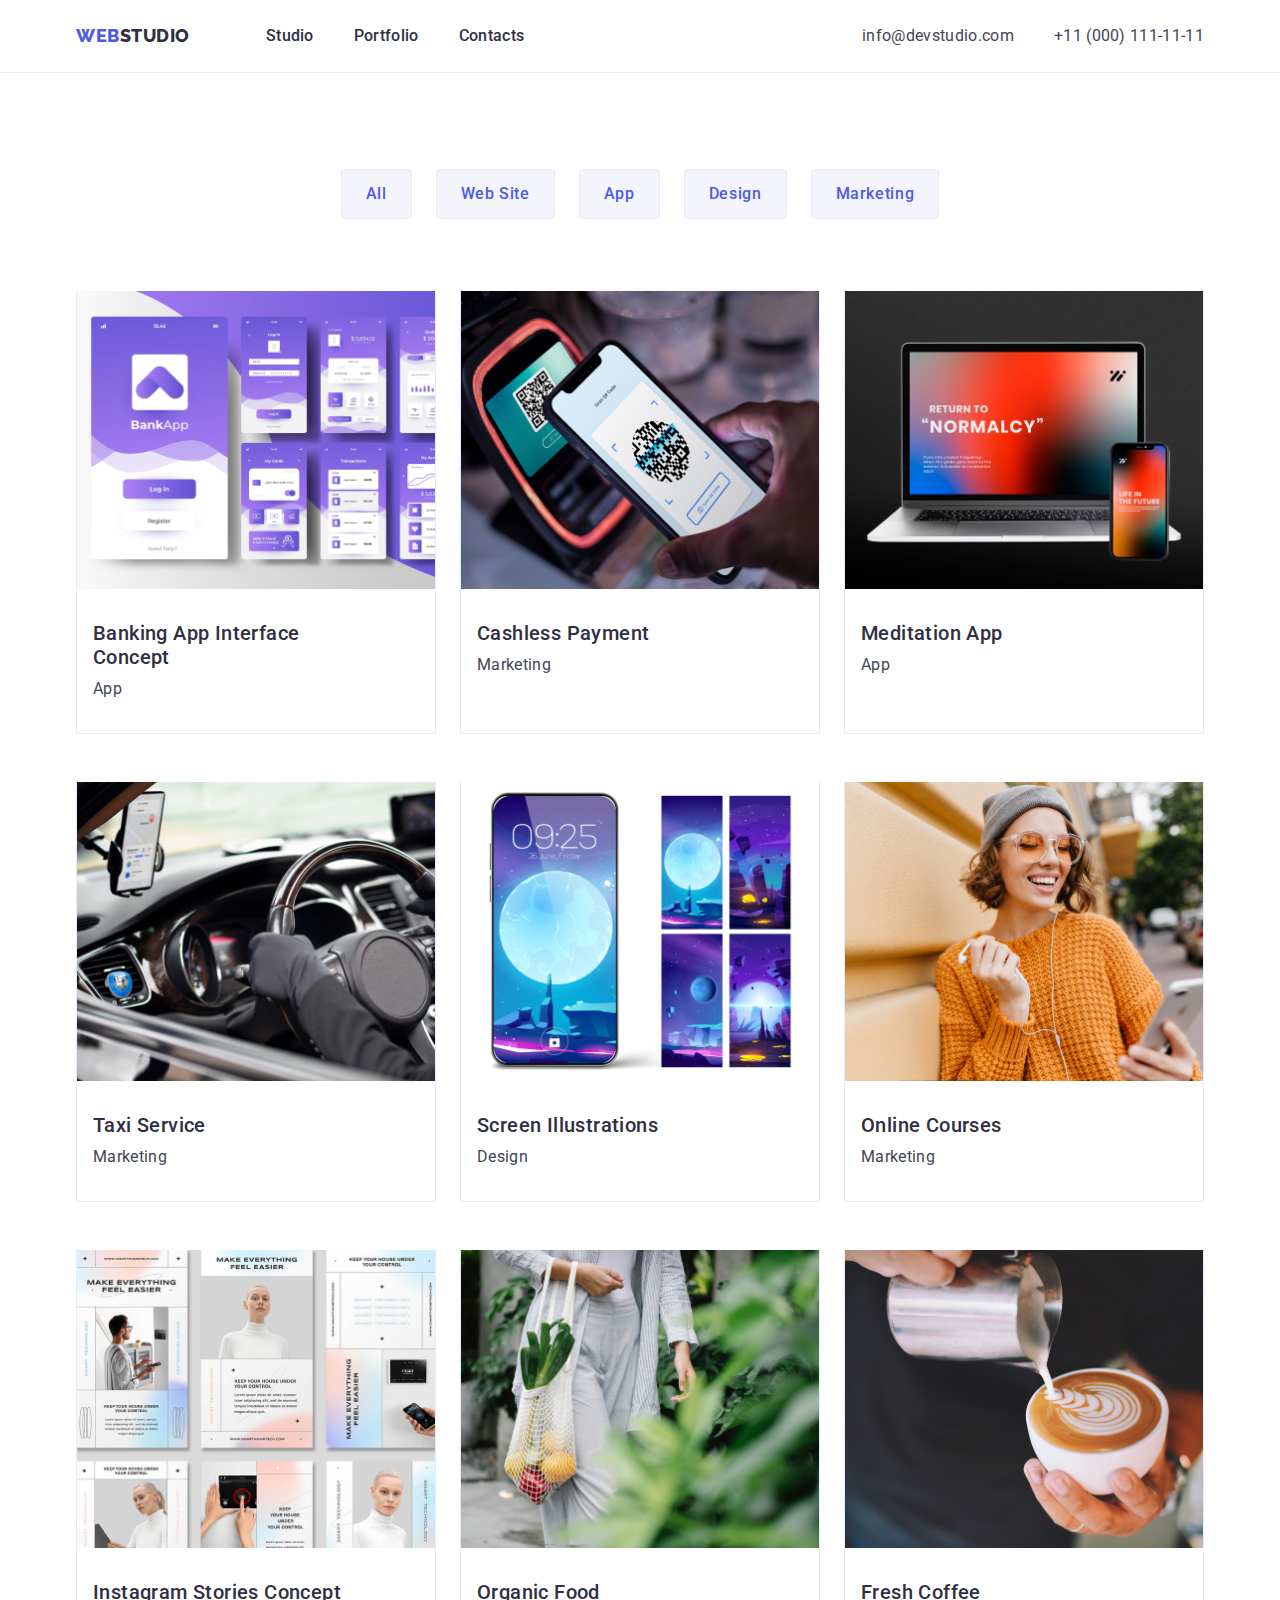
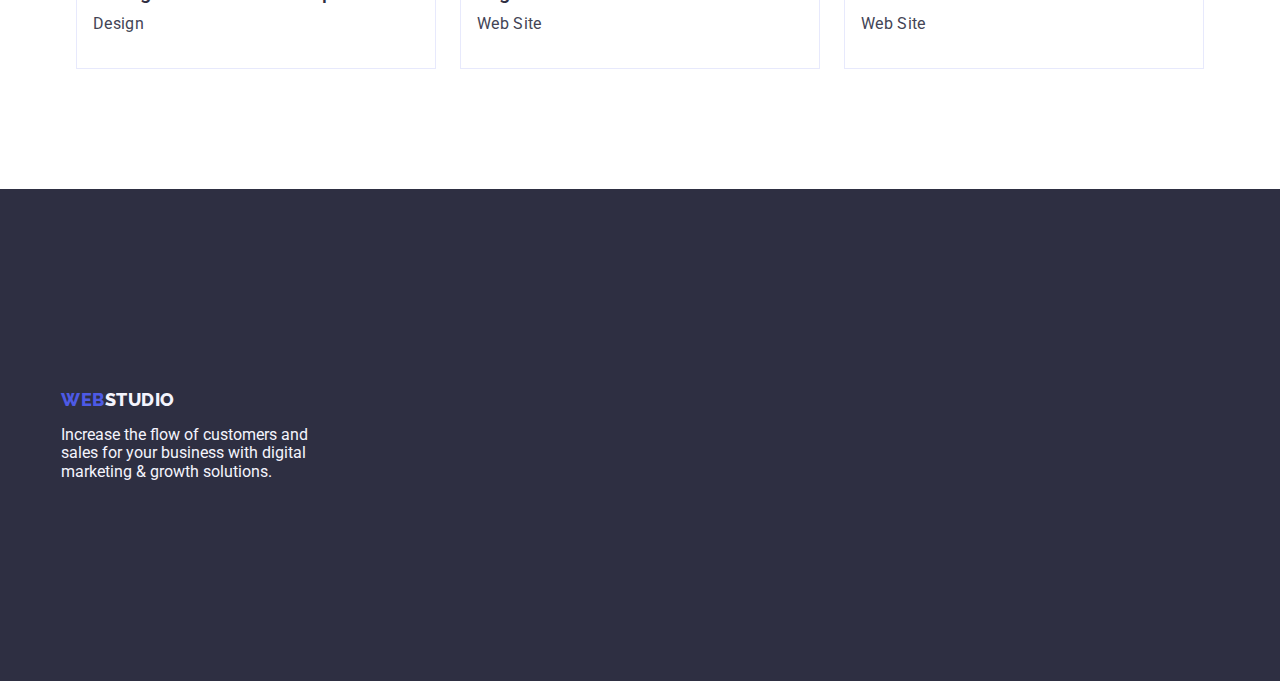
==== portfolio.html @ dd41bc59 "hidden" ====
<!DOCTYPE html>
<html lang="en">
  <head>
    <meta charset="UTF-8" />
    <meta name="viewport" content="width=h, initial-scale=1.0" />
    <title>WebStudio</title>
    <link rel="preconnect" href="https://fonts.googleapis.com" />
    <link rel="preconnect" href="https://fonts.gstatic.com" crossorigin />
    <link
      href="https://fonts.googleapis.com/css2?family=Raleway:wght@800&family=Roboto:wght@400;500;700;900&display=swap"
      rel="stylesheet"
    />
    <link
      href="
     https://cdn.jsdelivr.net/npm/modern-normalize@2.0.0/modern-normalize.min.css"
      rel="stylesheet"
    />
    <link rel="stylesheet" href="./css/styles.css" />
  </head>

  <!-- ================HEADER====================== -->

  <body>
    <header class="page-header">
      <div class="container container-header">
        <nav class="site-nav">
          <a class="link logo" href="./index.html">
            Web<span class="logo-span">Studio</span></a
          >
          <ul class="menu list header-list">
            <li class="menu-item">
              <a class="site-nav menu-link link" href="./index.html">Studio</a>
            </li>
            <li class="menu-item">
              <a class="site-nav menu-link link" href="./portfolio.html"
                >Portfolio</a
              >
            </li>
            <li class="menu-item">
              <a class="site-nav menu-link link" href="">Contacts</a>
            </li>
          </ul>
        </nav>
        <address class="contacts">
          <ul class="list adress">
            <li>
              <a class="contacts-link link" href="mailto:info@devstudio.com"
                >info@devstudio.com</a
              >
            </li>
            <li>
              <a class="contacts-link link" href="tel:+110001111111"
                >+11 (000) 111-11-11</a
              >
            </li>
          </ul>
        </address>
      </div>
    </header>

    <!-- Унікальний контент сторінки -->

    <main>
      <!-- ===========Portfolio========== -->

      <section class="portfolio">
        <div class="container">
          <h1 class="visually-hidden">Portfolio</h1>
          <ul class="list link page-portfolio">
            <li>
              <button class="btn-filter" type="button">All</button>
            </li>

            <li>
              <button class="btn-filter" type="button">Web Site</button>
            </li>

            <li>
              <button class="btn-filter" type="button">App</button>
            </li>

            <li>
              <button class="btn-filter" type="button">Design</button>
            </li>

            <li>
              <button class="btn-filter" type="button">Marketing</button>
            </li>
          </ul>

          <ul class="list link card-content">
            <li class="list-border portfolio-item">
              <a class="link" href=""
                ><img src="./images/card/img-1.jpg" alt="Banking" width="360" />
                <div class="projects">
                  <h2 class="description-title proj-title">
                    Banking App Interface Concept
                  </h2>
                  <p class="subtitle">App</p>
                </div></a
              >
            </li>

            <li class="list-border portfolio-item">
              <a class="link" href="">
                <img src="./images/card/img-2.jpg" alt="Payment" width="360" />
                <div class="projects">
                  <h2 class="description-title proj-title">Cashless Payment</h2>
                  <p class="subtitle">Marketing</p>
                </div></a
              >
            </li>

            <li class="list-border portfolio-item">
              <a class="link" href="">
                <img
                  src="./images/card/img-3.jpg"
                  alt="Meditation"
                  width="360"
                />

                <div class="projects">
                  <h2 class="description-title proj-title">Meditation App</h2>
                  <p class="subtitle">App</p>
                </div></a
              >
            </li>

            <li class="list-border portfolio-item">
              <a class="link" href="">
                <img src="./images/card/img-4.jpg" alt="Taxi" width="360" />
                <div class="projects">
                  <h2 class="description-title proj-title">Taxi Service</h2>
                  <p class="subtitle">Marketing</p>
                </div></a
              >
            </li>

            <li class="list-border portfolio-item">
              <a class="link" href="">
                <img
                  src="./images/card/img-5.jpg"
                  alt="Illustrations"
                  width="360"
                />
                <div class="projects">
                  <h2 class="description-title proj-title">
                    Screen Illustrations
                  </h2>
                  <p class="subtitle">Design</p>
                </div></a
              >
            </li>

            <li class="list-border portfolio-item">
              <a class="link" href="">
                <img src="./images/card/img-6.jpg" alt="Courses" width="360" />
                <div class="projects">
                  <h2 class="description-title proj-title">Online Courses</h2>
                  <p class="subtitle">Marketing</p>
                </div></a
              >
            </li>

            <li class="list-border portfolio-item">
              <a class="link" href="">
                <img
                  src="./images/card/img-7.jpg"
                  alt="Instagram Stories"
                  width="360"
                />
                <div class="projects">
                  <h2 class="description-title proj-title">
                    Instagram Stories Concept
                  </h2>
                  <p class="subtitle">Design</p>
                </div></a
              >
            </li>

            <li class="list-border portfolio-item">
              <a class="link" href="">
                <img src="./images/card/img-8.jpg" alt="Food" width="360" />
                <div class="projects">
                  <h2 class="description-title proj-title">Organic Food</h2>
                  <p class="subtitle">Web Site</p>
                </div></a
              >
            </li>

            <li class="list-border portfolio-item">
              <a class="link" href="">
                <img src="./images/card/img-9.jpg" alt="Coffee" width="360" />
                <div class="projects">
                  <h2 class="description-title proj-title">Fresh Coffee</h2>
                  <p class="subtitle">Web Site</p>
                </div></a
              >
            </li>
          </ul>
        </div>
      </section>
    </main>

    <!--=================FOOTER===================-->

    <footer class="page-footer">
      <div class="container page-footer">
        <a class="link footer logo-footer" href="./index.html"
          >Web<span class="footer-span">Studio</span></a
        >
        <p class="footer-subtitle">
          Increase the flow of customers and sales for your business with
          digital marketing & growth solutions.
        </p>
      </div>
    </footer>
  </body>
</html>
---- css/styles.css ----
:root {
  --primary-font: Roboto, sans-serif;
  --secondary-font: Raleway, sans-serif;

  --hero-text-color: #ffffff;
  --hero-theme-dark: #2e2f42;

  --body-text-color-dark: #2e2f42;
  --body-text-color-light: #434455;
  --body-theme-light: #ffffff;

  --footer-text-color: #f4f4fd;
  --footer-theme-dark: #2e2f42;
  --accent-color: #404bbf;
  --border-color: #e7e9fc;
}

.body {
  color: var(--body-text-color-light);
  font-family: Roboto, sans-serif;
  background-color: var(--body-theme-light);
}

.list {
  padding: 0;
  margin: 0;
  list-style: none;
}

.link {
  text-decoration: none;
}

.container {
  width: 1158px;
  padding-left: 15px;
  padding-right: 15px;
  margin-left: auto;
  margin-right: auto;
}

/* ========================COMPONENTS===================== */

.section-description {
  text-align: center;
  margin-bottom: 24px;

  color: var(--body-text-color-dark);
  font-size: 36px;
  font-weight: 700;
  line-height: 1.11;
  letter-spacing: 0.72px;
  text-transform: capitalize;
}

.description-title {
  display: flex;
  width: 264px;
  flex-direction: column;
  gap: 8px;

  color: var(--body-text-color-dark);
  font-size: 20px;
  font-weight: 500;
  line-height: 1.2;
  letter-spacing: 0.4px;
}

.subtitle {
  color: var(--body-text-color-light);
  font-size: 16px;
  font-weight: 400;
  line-height: 1.5;
  letter-spacing: 0.32px;
}

/* ============================HEADER=============== */
.page-header {
  border-bottom: 1px solid #e7e9fc;
}

.container-header {
  display: flex;
}

.logo:hover,
.logo:focus {
  color: var(--accent-color, #404bbf);
}

.logo-span {
  color: #2e2f42;
}

.logo {
  margin-right: 76px;
  color: var(--iris, #4d5ae5);
  font-size: 18px;
  font-family: Raleway, sans-serif;
  font-weight: 800;
  line-height: 1.17;
  letter-spacing: 0.54px;
  text-transform: uppercase;
}

.site-nav {
  display: flex;
  align-items: center;
  margin-right: auto;
  font-size: 16px;
  font-weight: 500;
  line-height: 1.5;
  letter-spacing: 0.32px;
  color: #2e2f42;
}

.menu-link:hover,
.menu-link:focus {
  color: var(--accent-color, #404bbf);
}

.contacts-link {
  display: inline-block;
  list-style: none;
  padding-top: 24px;
  padding-bottom: 24px;
  color: var(--slate, #434455);
  font-size: 16px;
  line-height: 1.5;
  letter-spacing: 0.32px;
  font-style: normal;
}

.contacts-link:hover,
.contacts-link:focus {
  color: var(--accent-color, #404bbf);
  font-style: normal;
}

.adress {
  display: flex;
  margin: 0;
  padding: 0;
  gap: 40px;
}

.header-list {
  padding-bottom: 24px;
  padding-top: 24px;
  display: flex;
  align-items: center;
  gap: 40px;
}

.header-link {
  display: block;
  padding: 24px 0;
  font-size: 16px;
  font-weight: 500;
}

/* ========================HERO===================== */

.page-hero {
  background-color: var(--hero-theme-dark);
  padding: 188px 0;
}
.hero-title {
  max-width: 496px;
  margin-left: auto;
  margin-right: auto;
  margin-bottom: 48px;
  color: var(--hero-text-color);

  text-align: center;
  font-size: 56px;
  font-weight: 700;
  line-height: 1.07;
  letter-spacing: 1.12px;
}

.hero-btn {
  border: none;
  border-radius: 4px;
  padding: 16px 32px;
  margin: 0 auto;
  display: block;
  min-width: 169px;
  height: 56px;

  color: var(--white, #ffffff);
  background: var(--iris, #4d5ae5);
  font-family: Roboto, sans-serif;
  font-size: 16px;
  font-weight: 500;
  line-height: 1.5;
  letter-spacing: 0.64px;
  cursor: pointer;
}

.hero-btn:hover,
.hero-btn:focus {
  background: var(--accent-color, #404bbf);
}

/* ============================================== */

/* ====================about ==============*/

.visually-hidden {
  position: absolute;
  width: 1px;
  height: 1px;
  margin: -1px;
  border: 0;
  padding: 0;
  white-space: nowrap;
  clip-path: inset(100%);
  clip: rect(0 0 0 0);
  overflow: hidden;
}

.future {
  padding: 120px 0;
}

.page-future {
  display: flex;
  gap: 24px;
}

.future-item {
  margin-bottom: 8px;
}

.future-text {
  flex-direction: column;
  margin: 0;
  padding: 0;
}

.gallery-item {
  flex-basis: calc((100% - 3 * 24px) / 4);
}
/* =============work================ */

.work {
  padding-bottom: 120px;
}
.work-item {
  margin-bottom: 72px;
}

.work-card {
  display: flex;
  gap: 24px;
}

.work-image {
  border: 1px solid var(--cornflower, #e7e9fc);
}
.gallery-work {
  flex-basis: calc((100% - 2 * 24px) / 3);
}

/* ==================Employers==================== */

.card {
  padding: 120px 0;
  background-color: var(--cloud, #f4f4fd);
}

.card-title {
  text-align: center;
  margin-bottom: 72px;
}

.section-team {
  display: flex;
  gap: 24px;
}

.card-team {
  text-align: center;
  padding: 32px 16px;
  background: var(--white, #fff);
  border-radius: 0px 0px 4px 4px;
}

.employeers-wrapper {
}

.employeers {
  margin-bottom: 8px;
}

position {
  text-align: center;
}

.gallery-items {
  flex-basis: calc((100% - 3 * 24px) / 4);
}

/* =================FOOTER================ */

.page-footer {
  background-color: var(--footer-theme-dark);
  color: var(--footer-text-color);
  padding: 100px 0;
}

.footer-subtitle {
  color: var(--footer-text-color);
  background-color: var(--footer-theme-dark);
  display: flex;
  max-width: 264px;
}

.logo-footer {
  margin-right: 76px;
  color: var(--iris, #4d5ae5);
  font-size: 18px;
  font-family: Raleway, sans-serif;
  font-weight: 800;
  line-height: 1.17;
  letter-spacing: 0.54px;
  text-transform: uppercase;
  display: inline-block;
  margin-bottom: 16px;
}

.footer-span {
  color: #f4f4fd;
}

/* ========================PORTFOLIO====================== */

.portfolio {
  padding: 96px 0 120px 0;
}

.page-portfolio {
  display: flex;
  justify-content: center;
  gap: 24px;
  margin-bottom: 72px;
}

.card-content {
  display: flex;
  flex-wrap: wrap;
  column-gap: 24px;
  row-gap: 48px;
}

.list-border {
  border: 1px solid var(--border-color);
  border-top: none;
}

.portfolio-item {
  flex-basis: calc((100% - 2 * 24px) / 3);
}

.projects {
  padding: 32px 16px;
}

.proj-title {
  margin-bottom: 8px;
}

.btn-filter {
  color: var(--iris, #4d5ae5);
  background-color: var(--cloud, #f4f4fd);
  font-family: Roboto, sans-serif;
  text-align: center;
  font-size: 16px;
  font-weight: 500;
  line-height: 1.5;
  letter-spacing: 0.64px;
  cursor: pointer;
  border: none;

  padding: 12px 24px;
  border-radius: 4px;
  border: 1px solid var(--border-color);
}

.btn-filter:hover,
.btn-filter:focus {
  color: #ffffff;
  background-color: var(--accent-color, #404bbf);
  border: 1px solid transparent;
}

/* ===============RESET-START============= */

body {
  background-color: var(--body-theme-light);
  font-family: Roboto, sans-serif;
}

h1,
h2,
h3,
h4,
p {
  margin: 0;
}

ul {
  list-style: none;
  padding: 0;
  margin: 0;
}

a {
  text-decoration: none;
  color: currentColor;
}

img {
  display: block;
  max-width: 100%;
  height: auto;
}

button {
  font-family: inherit;
  color: inherit;
  cursor: pointer;
}

address {
  font-style: normal;
}

/* ============HEADER======== */
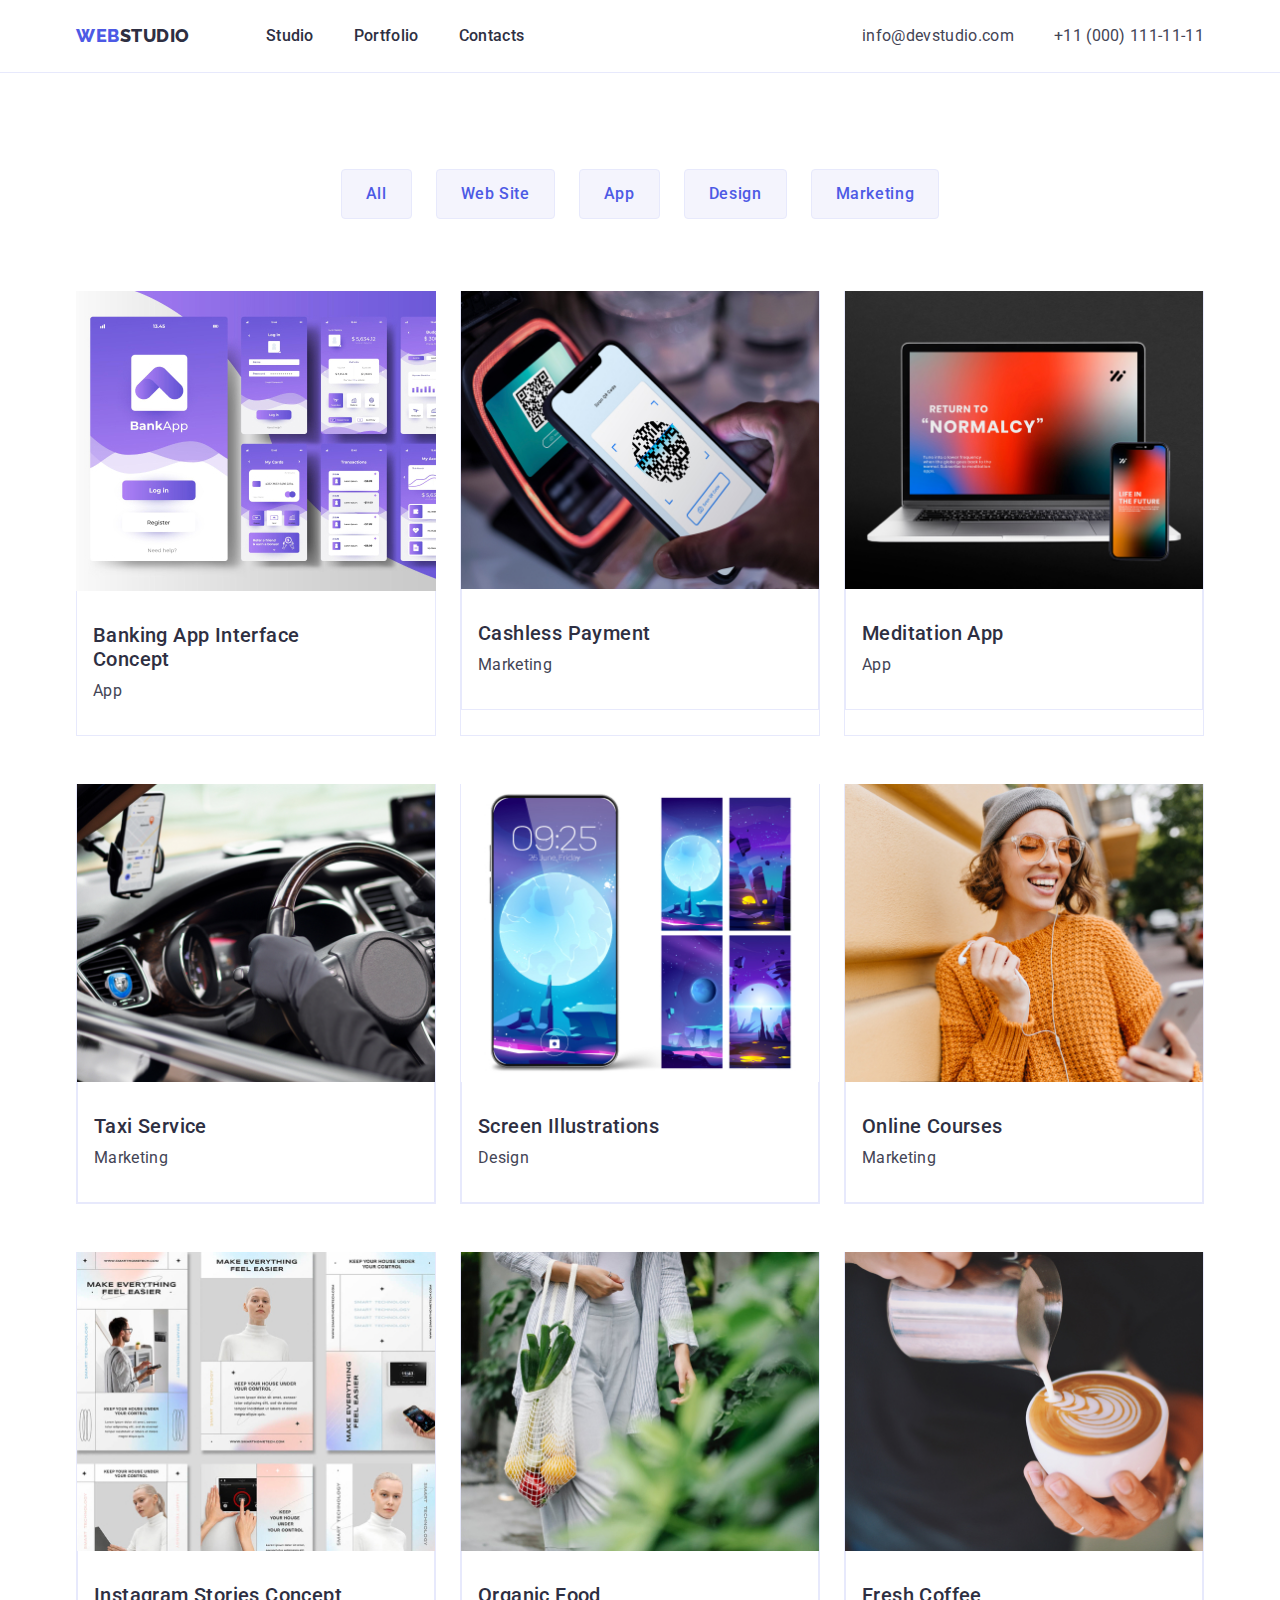
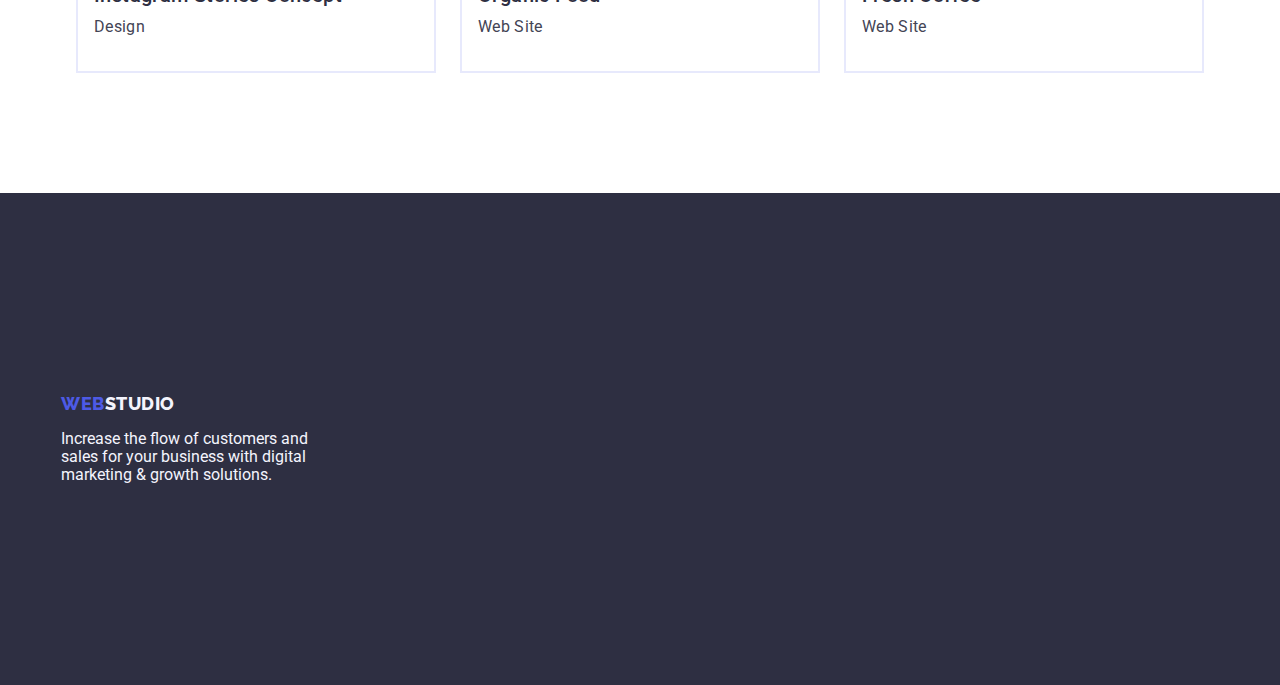
==== commit 044d4fa8: "porf-dive" ====
--- a/portfolio.html
+++ b/portfolio.html
@@ -89,10 +89,10 @@
           </ul>
 
           <ul class="list link card-content">
-            <li class="list-border portfolio-item">
+            <li class="portfolio-item">
               <a class="link" href=""
                 ><img src="./images/card/img-1.jpg" alt="Banking" width="360" />
-                <div class="projects">
+                <div class="projects list-border">
                   <h2 class="description-title proj-title">
                     Banking App Interface Concept
                   </h2>
@@ -104,7 +104,7 @@
             <li class="list-border portfolio-item">
               <a class="link" href="">
                 <img src="./images/card/img-2.jpg" alt="Payment" width="360" />
-                <div class="projects">
+                <div class="projects list-border">
                   <h2 class="description-title proj-title">Cashless Payment</h2>
                   <p class="subtitle">Marketing</p>
                 </div></a
@@ -118,8 +118,7 @@
                   alt="Meditation"
                   width="360"
                 />
-
-                <div class="projects">
+                <div class="projects list-border">
                   <h2 class="description-title proj-title">Meditation App</h2>
                   <p class="subtitle">App</p>
                 </div></a
@@ -129,7 +128,7 @@
             <li class="list-border portfolio-item">
               <a class="link" href="">
                 <img src="./images/card/img-4.jpg" alt="Taxi" width="360" />
-                <div class="projects">
+                <div class="projects list-border">
                   <h2 class="description-title proj-title">Taxi Service</h2>
                   <p class="subtitle">Marketing</p>
                 </div></a
@@ -143,7 +142,7 @@
                   alt="Illustrations"
                   width="360"
                 />
-                <div class="projects">
+                <div class="projects list-border">
                   <h2 class="description-title proj-title">
                     Screen Illustrations
                   </h2>
@@ -155,7 +154,7 @@
             <li class="list-border portfolio-item">
               <a class="link" href="">
                 <img src="./images/card/img-6.jpg" alt="Courses" width="360" />
-                <div class="projects">
+                <div class="projects list-border">
                   <h2 class="description-title proj-title">Online Courses</h2>
                   <p class="subtitle">Marketing</p>
                 </div></a
@@ -169,7 +168,7 @@
                   alt="Instagram Stories"
                   width="360"
                 />
-                <div class="projects">
+                <div class="projects list-border">
                   <h2 class="description-title proj-title">
                     Instagram Stories Concept
                   </h2>
@@ -181,7 +180,7 @@
             <li class="list-border portfolio-item">
               <a class="link" href="">
                 <img src="./images/card/img-8.jpg" alt="Food" width="360" />
-                <div class="projects">
+                <div class="projects list-border">
                   <h2 class="description-title proj-title">Organic Food</h2>
                   <p class="subtitle">Web Site</p>
                 </div></a
@@ -191,7 +190,7 @@
             <li class="list-border portfolio-item">
               <a class="link" href="">
                 <img src="./images/card/img-9.jpg" alt="Coffee" width="360" />
-                <div class="projects">
+                <div class="projects list-border">
                   <h2 class="description-title proj-title">Fresh Coffee</h2>
                   <p class="subtitle">Web Site</p>
                 </div></a
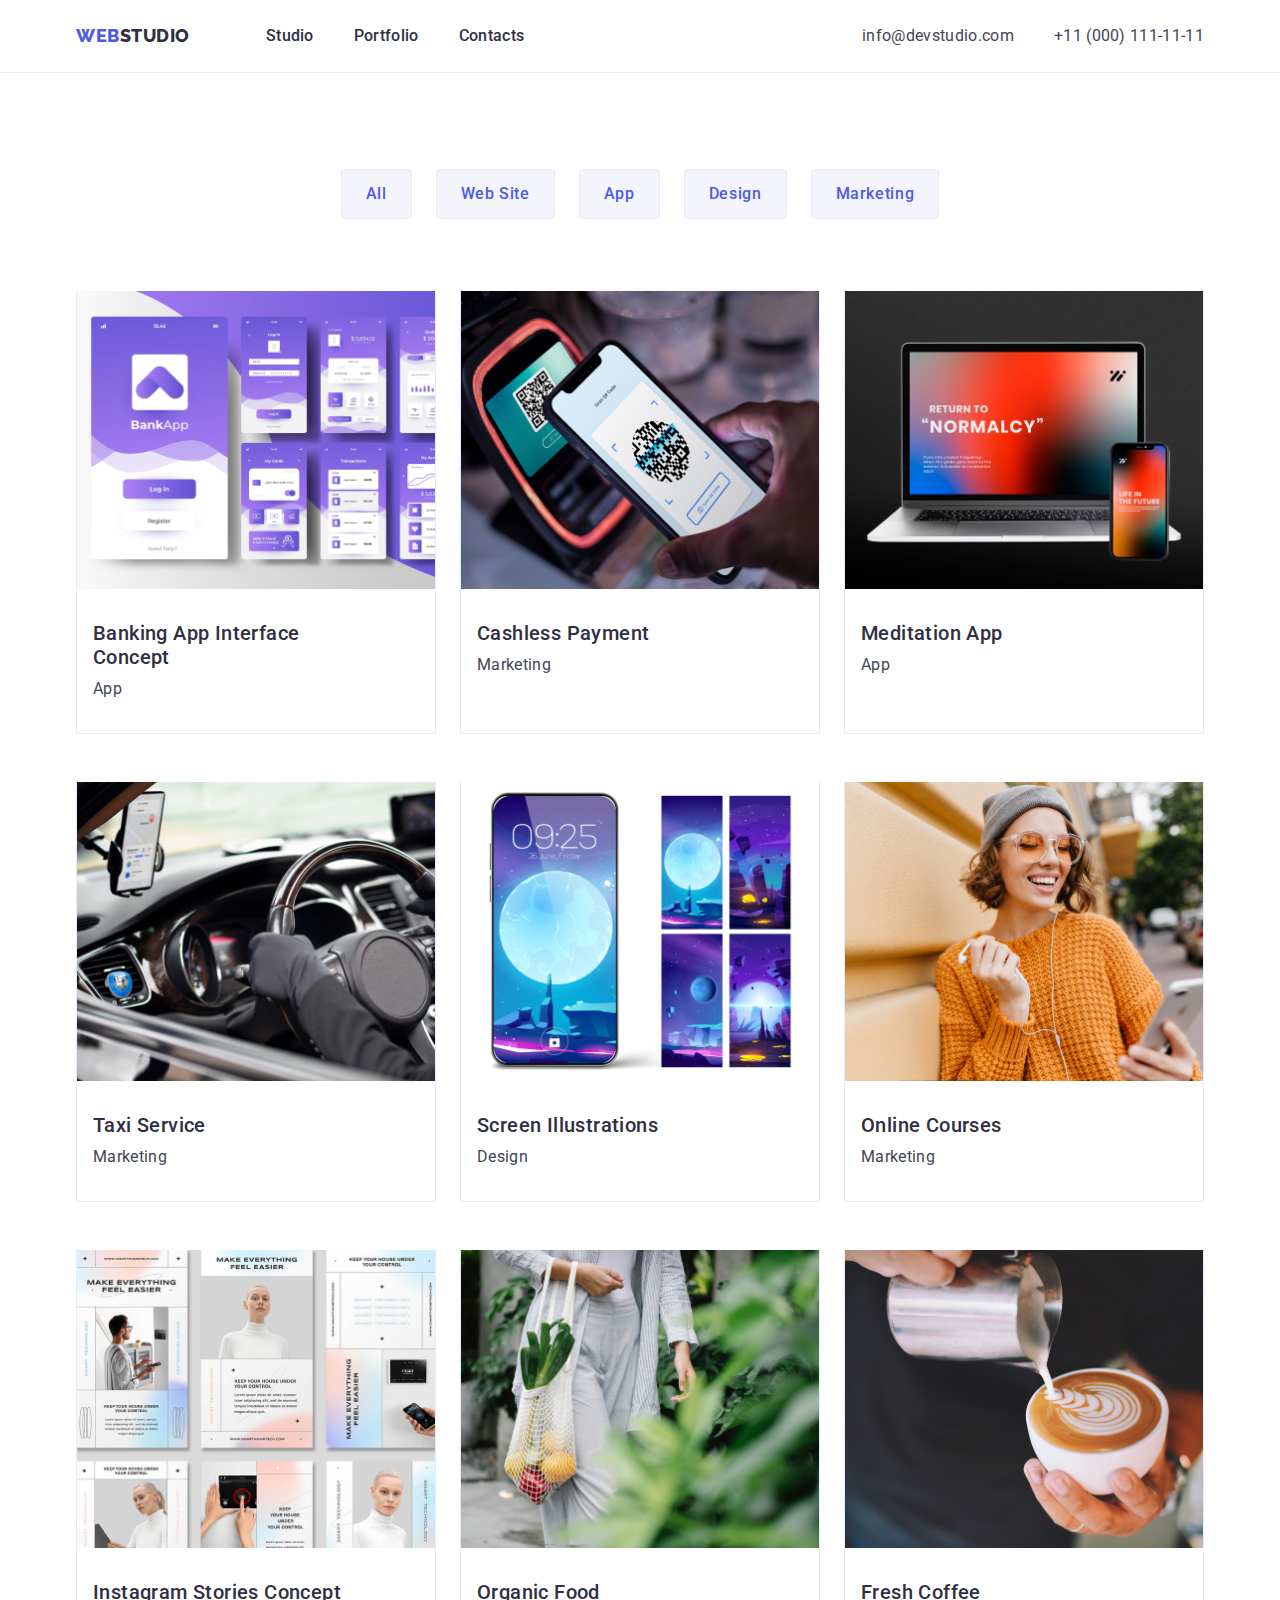
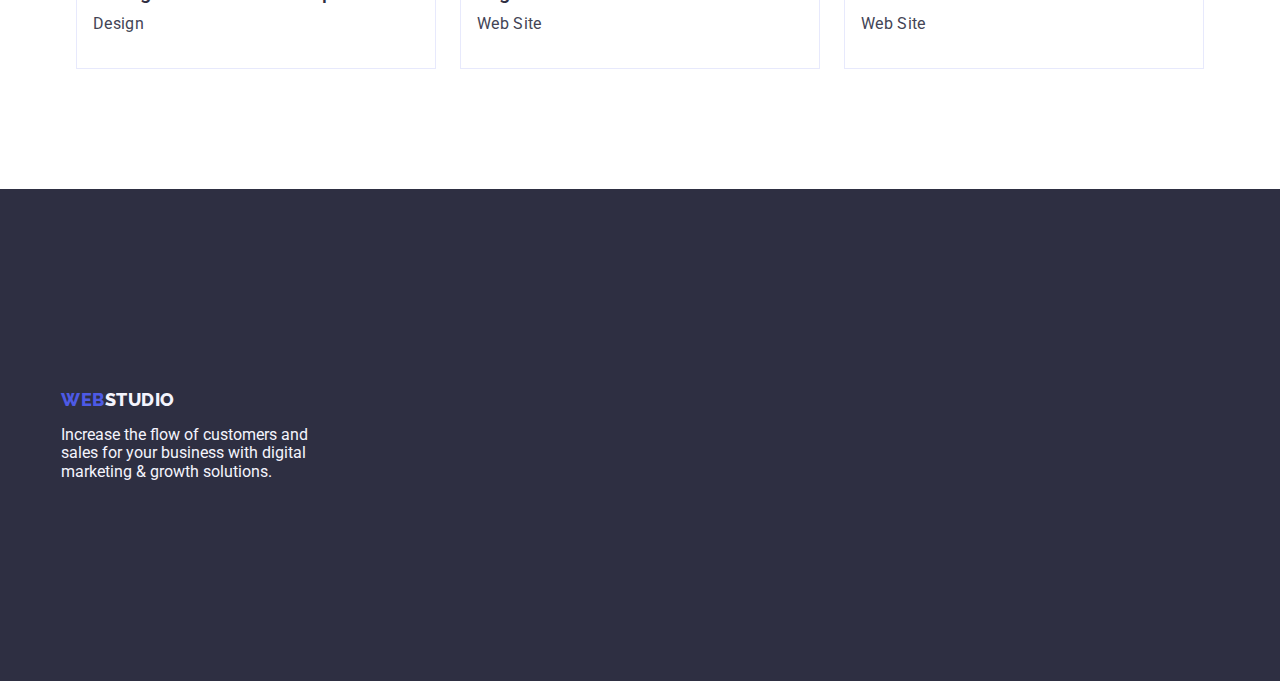
==== commit 6e2a1473: "......!" ====
--- a/portfolio.html
+++ b/portfolio.html
@@ -89,10 +89,10 @@
           </ul>
 
           <ul class="list link card-content">
-            <li class="portfolio-item">
+            <li class="list-border portfolio-item">
               <a class="link" href=""
                 ><img src="./images/card/img-1.jpg" alt="Banking" width="360" />
-                <div class="projects list-border">
+                <div class="projects">
                   <h2 class="description-title proj-title">
                     Banking App Interface Concept
                   </h2>
@@ -104,7 +104,7 @@
             <li class="list-border portfolio-item">
               <a class="link" href="">
                 <img src="./images/card/img-2.jpg" alt="Payment" width="360" />
-                <div class="projects list-border">
+                <div class="projects">
                   <h2 class="description-title proj-title">Cashless Payment</h2>
                   <p class="subtitle">Marketing</p>
                 </div></a
@@ -118,7 +118,7 @@
                   alt="Meditation"
                   width="360"
                 />
-                <div class="projects list-border">
+                <div class="projects">
                   <h2 class="description-title proj-title">Meditation App</h2>
                   <p class="subtitle">App</p>
                 </div></a
@@ -128,7 +128,7 @@
             <li class="list-border portfolio-item">
               <a class="link" href="">
                 <img src="./images/card/img-4.jpg" alt="Taxi" width="360" />
-                <div class="projects list-border">
+                <div class="projects">
                   <h2 class="description-title proj-title">Taxi Service</h2>
                   <p class="subtitle">Marketing</p>
                 </div></a
@@ -142,7 +142,7 @@
                   alt="Illustrations"
                   width="360"
                 />
-                <div class="projects list-border">
+                <div class="projects">
                   <h2 class="description-title proj-title">
                     Screen Illustrations
                   </h2>
@@ -154,7 +154,7 @@
             <li class="list-border portfolio-item">
               <a class="link" href="">
                 <img src="./images/card/img-6.jpg" alt="Courses" width="360" />
-                <div class="projects list-border">
+                <div class="projects">
                   <h2 class="description-title proj-title">Online Courses</h2>
                   <p class="subtitle">Marketing</p>
                 </div></a
@@ -168,7 +168,7 @@
                   alt="Instagram Stories"
                   width="360"
                 />
-                <div class="projects list-border">
+                <div class="projects">
                   <h2 class="description-title proj-title">
                     Instagram Stories Concept
                   </h2>
@@ -180,7 +180,7 @@
             <li class="list-border portfolio-item">
               <a class="link" href="">
                 <img src="./images/card/img-8.jpg" alt="Food" width="360" />
-                <div class="projects list-border">
+                <div class="projects">
                   <h2 class="description-title proj-title">Organic Food</h2>
                   <p class="subtitle">Web Site</p>
                 </div></a
@@ -190,7 +190,7 @@
             <li class="list-border portfolio-item">
               <a class="link" href="">
                 <img src="./images/card/img-9.jpg" alt="Coffee" width="360" />
-                <div class="projects list-border">
+                <div class="projects">
                   <h2 class="description-title proj-title">Fresh Coffee</h2>
                   <p class="subtitle">Web Site</p>
                 </div></a
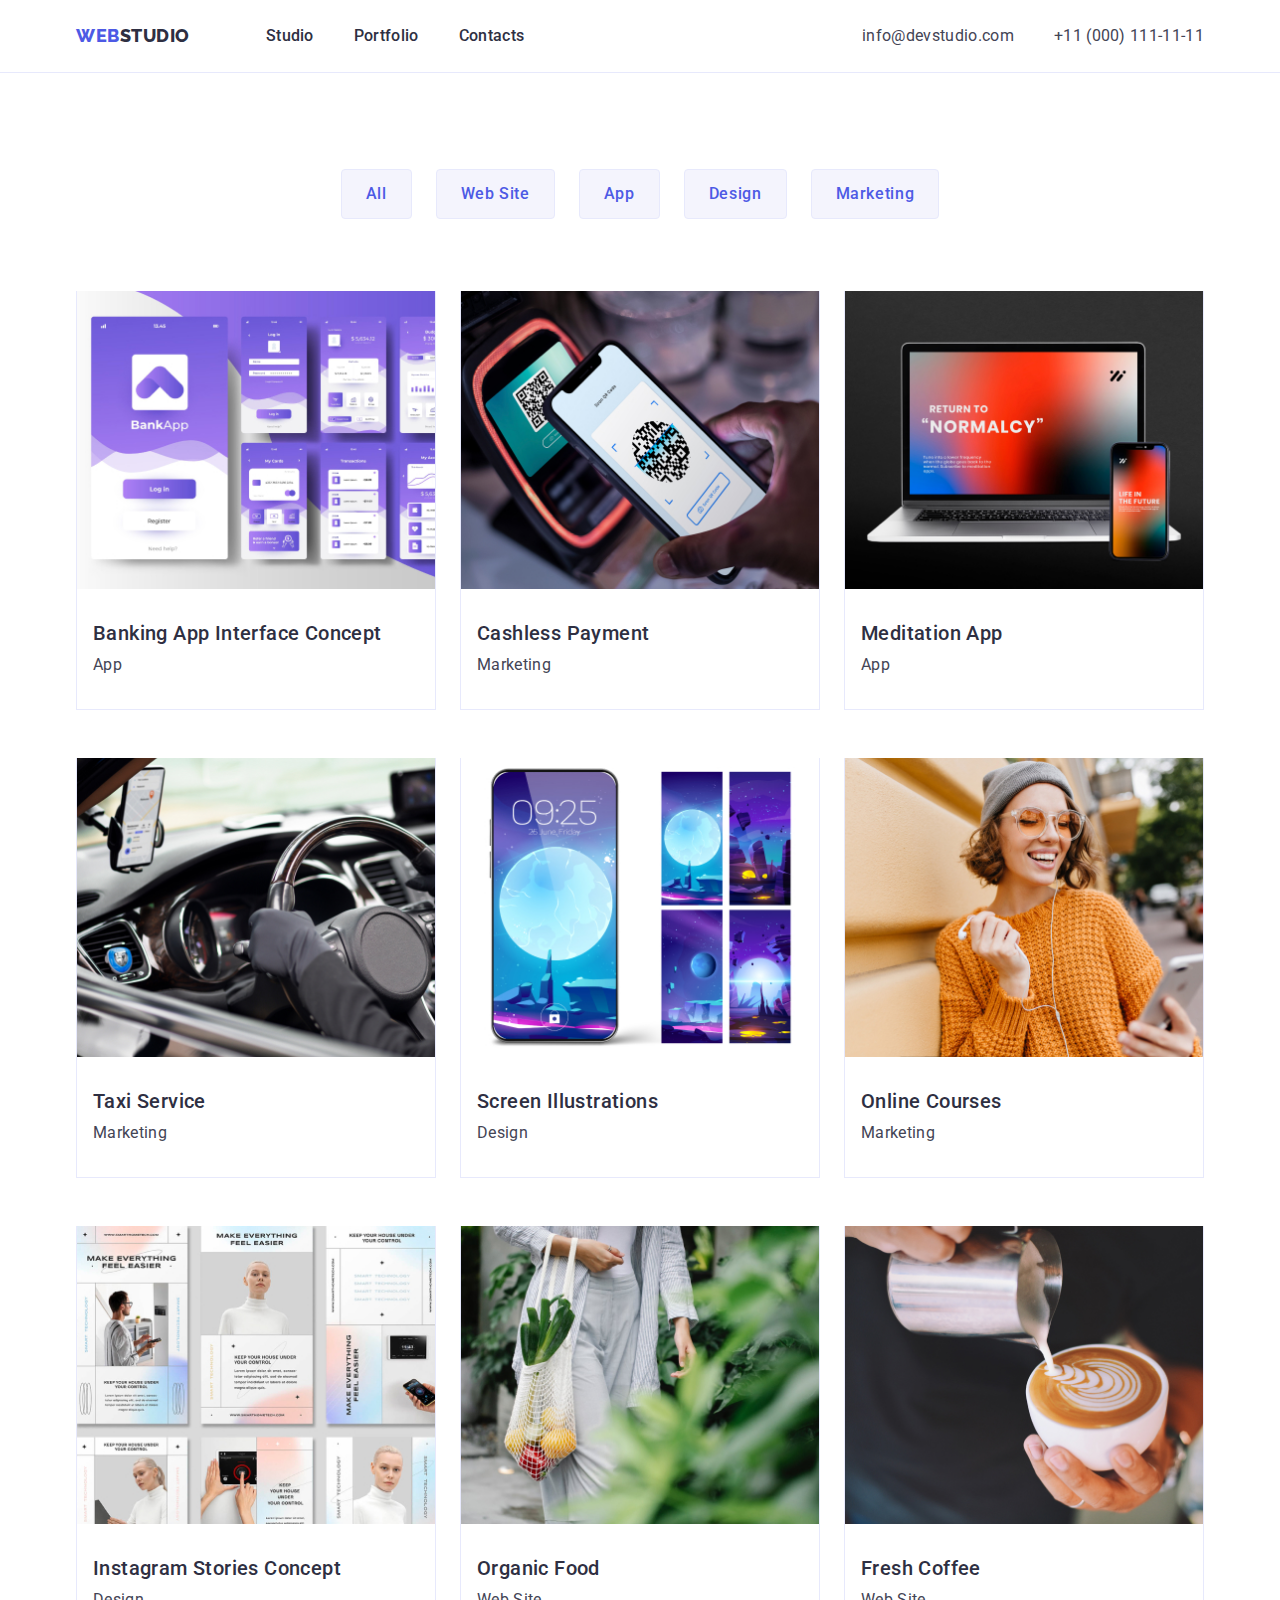
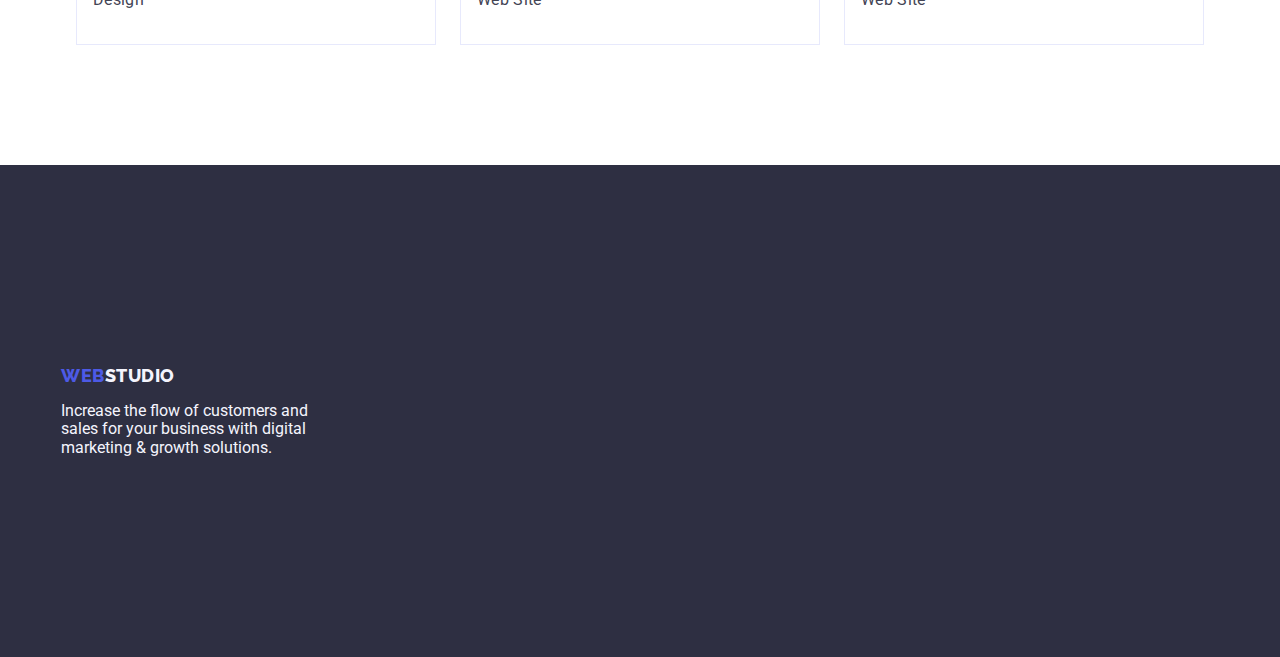
==== commit cc8be349: "border" ====
--- a/portfolio.html
+++ b/portfolio.html
@@ -92,7 +92,7 @@
             <li class="list-border portfolio-item">
               <a class="link" href=""
                 ><img src="./images/card/img-1.jpg" alt="Banking" width="360" />
-                <div class="projects">
+                <div class="projects ist-border">
                   <h2 class="description-title proj-title">
                     Banking App Interface Concept
                   </h2>
--- a/css/styles.css
+++ b/css/styles.css
@@ -55,7 +55,6 @@
 
 .description-title {
   display: flex;
-  width: 264px;
   flex-direction: column;
   gap: 8px;
 
@@ -284,7 +283,6 @@
   text-align: center;
   padding: 32px 16px;
   background: var(--white, #fff);
-  border-radius: 0px 0px 4px 4px;
 }
 
 .employeers-wrapper {
@@ -294,8 +292,8 @@
   margin-bottom: 8px;
 }
 
-position {
-  text-align: center;
+.imag-team {
+  border-radius: 0px 0px 4px 4px;
 }
 
 .gallery-items {
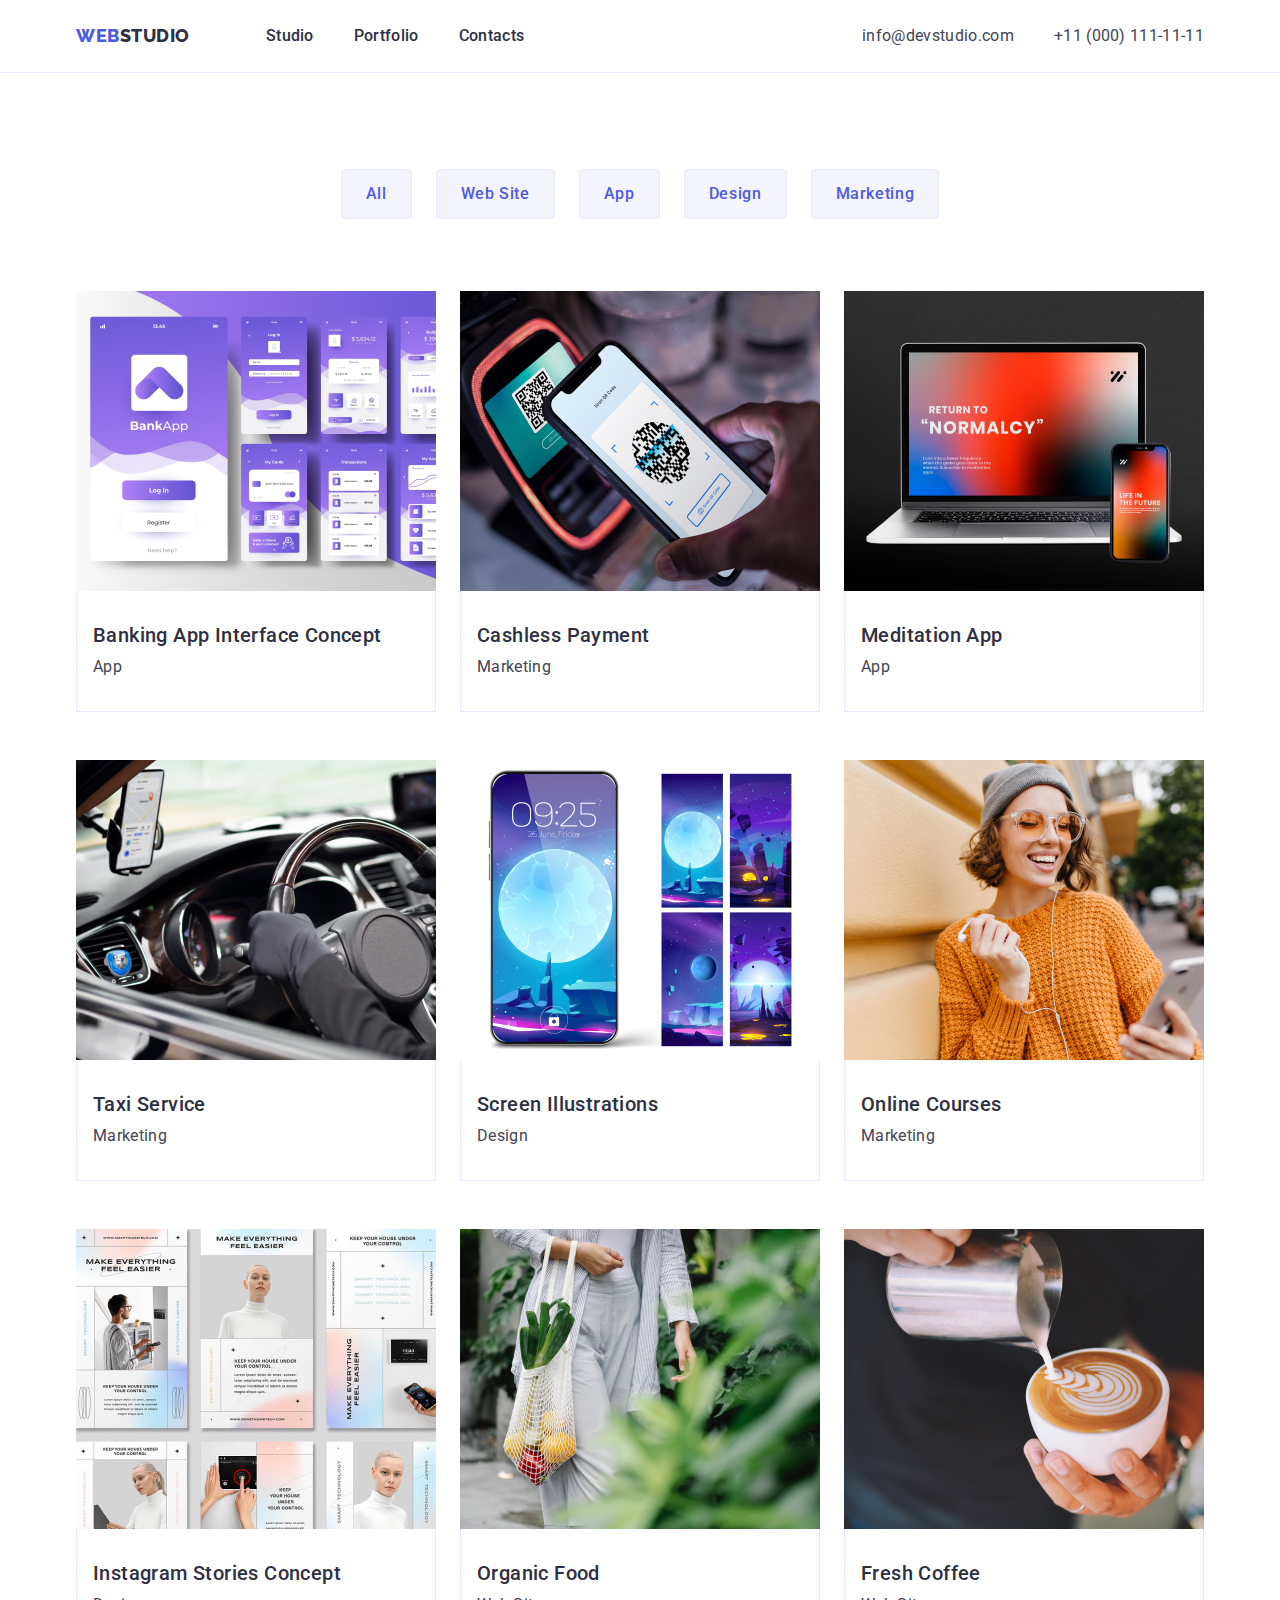
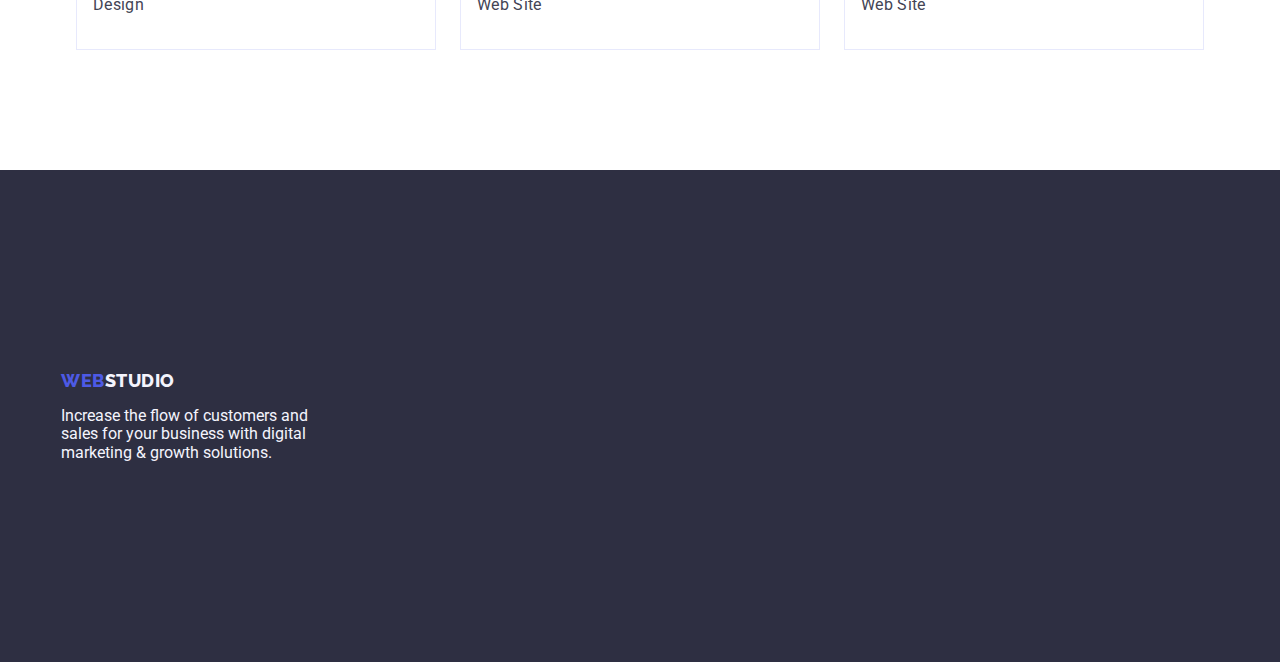
==== commit 1da8e243: "border-portf" ====
--- a/portfolio.html
+++ b/portfolio.html
@@ -89,10 +89,10 @@
           </ul>
 
           <ul class="list link card-content">
-            <li class="list-border portfolio-item">
+            <li class="portfolio-item">
               <a class="link" href=""
                 ><img src="./images/card/img-1.jpg" alt="Banking" width="360" />
-                <div class="projects ist-border">
+                <div class="projects">
                   <h2 class="description-title proj-title">
                     Banking App Interface Concept
                   </h2>
@@ -101,7 +101,7 @@
               >
             </li>
 
-            <li class="list-border portfolio-item">
+            <li class="portfolio-item">
               <a class="link" href="">
                 <img src="./images/card/img-2.jpg" alt="Payment" width="360" />
                 <div class="projects">
@@ -111,7 +111,7 @@
               >
             </li>
 
-            <li class="list-border portfolio-item">
+            <li class="portfolio-item">
               <a class="link" href="">
                 <img
                   src="./images/card/img-3.jpg"
@@ -125,7 +125,7 @@
               >
             </li>
 
-            <li class="list-border portfolio-item">
+            <li class="portfolio-item">
               <a class="link" href="">
                 <img src="./images/card/img-4.jpg" alt="Taxi" width="360" />
                 <div class="projects">
@@ -135,7 +135,7 @@
               >
             </li>
 
-            <li class="list-border portfolio-item">
+            <li class="portfolio-item">
               <a class="link" href="">
                 <img
                   src="./images/card/img-5.jpg"
@@ -151,7 +151,7 @@
               >
             </li>
 
-            <li class="list-border portfolio-item">
+            <li class="portfolio-item">
               <a class="link" href="">
                 <img src="./images/card/img-6.jpg" alt="Courses" width="360" />
                 <div class="projects">
@@ -161,7 +161,7 @@
               >
             </li>
 
-            <li class="list-border portfolio-item">
+            <li class="portfolio-item">
               <a class="link" href="">
                 <img
                   src="./images/card/img-7.jpg"
@@ -177,7 +177,7 @@
               >
             </li>
 
-            <li class="list-border portfolio-item">
+            <li class="portfolio-item">
               <a class="link" href="">
                 <img src="./images/card/img-8.jpg" alt="Food" width="360" />
                 <div class="projects">
@@ -187,7 +187,7 @@
               >
             </li>
 
-            <li class="list-border portfolio-item">
+            <li class="portfolio-item">
               <a class="link" href="">
                 <img src="./images/card/img-9.jpg" alt="Coffee" width="360" />
                 <div class="projects">
--- a/css/styles.css
+++ b/css/styles.css
@@ -293,7 +293,6 @@
 }
 
 .imag-team {
-  border-radius: 0px 0px 4px 4px;
 }
 
 .gallery-items {
@@ -353,16 +352,16 @@
 }
 
 .list-border {
+}
+
+.portfolio-item {
+  flex-basis: calc((100% - 2 * 24px) / 3);
+}
+
+.projects {
+  padding: 32px 16px;
   border: 1px solid var(--border-color);
   border-top: none;
-}
-
-.portfolio-item {
-  flex-basis: calc((100% - 2 * 24px) / 3);
-}
-
-.projects {
-  padding: 32px 16px;
 }
 
 .proj-title {
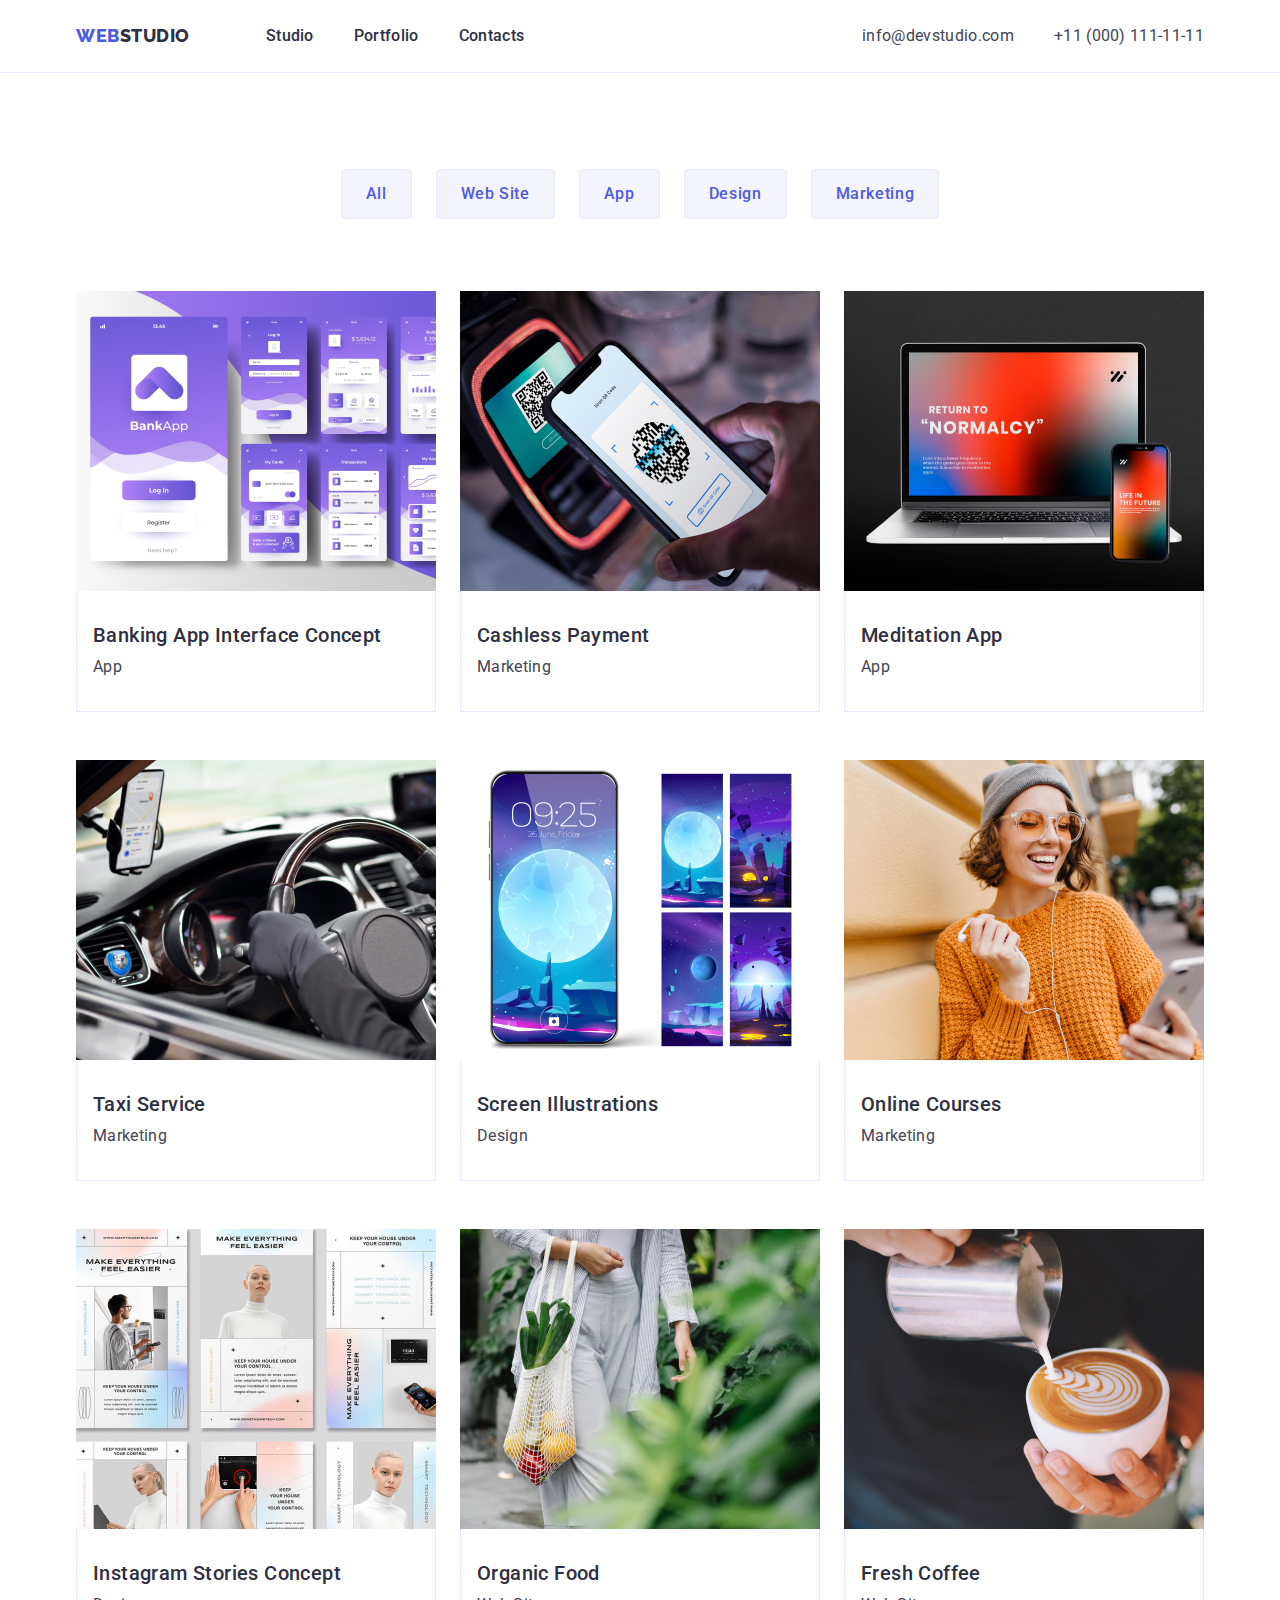
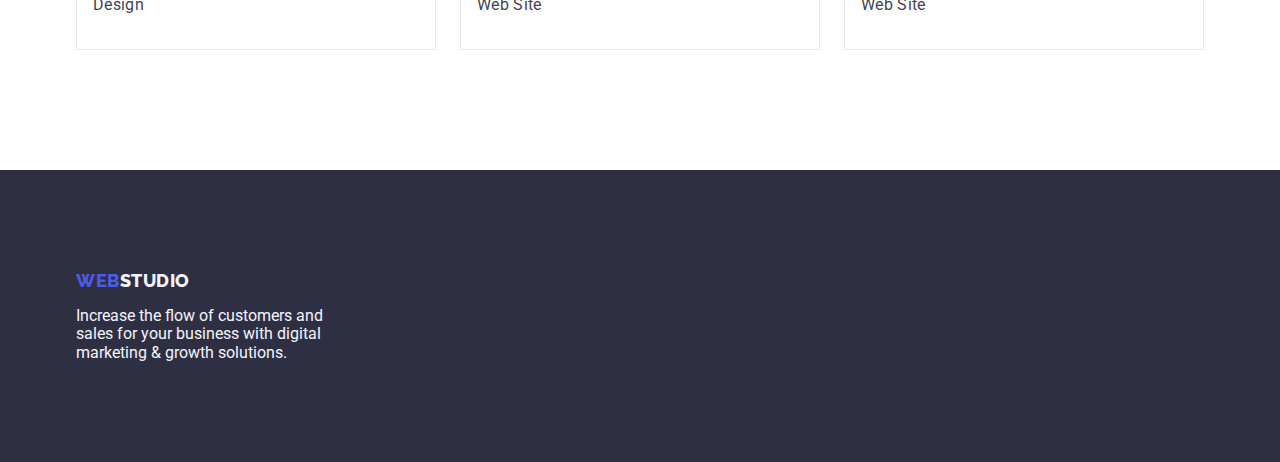
==== commit 229fc975: "footer" ====
--- a/portfolio.html
+++ b/portfolio.html
@@ -204,7 +204,7 @@
     <!--=================FOOTER===================-->
 
     <footer class="page-footer">
-      <div class="container page-footer">
+      <div class="container">
         <a class="link footer logo-footer" href="./index.html"
           >Web<span class="footer-span">Studio</span></a
         >
--- a/css/styles.css
+++ b/css/styles.css
@@ -293,6 +293,7 @@
 }
 
 .imag-team {
+  border-radius: 0px 0px 4px 4px;
 }
 
 .gallery-items {
